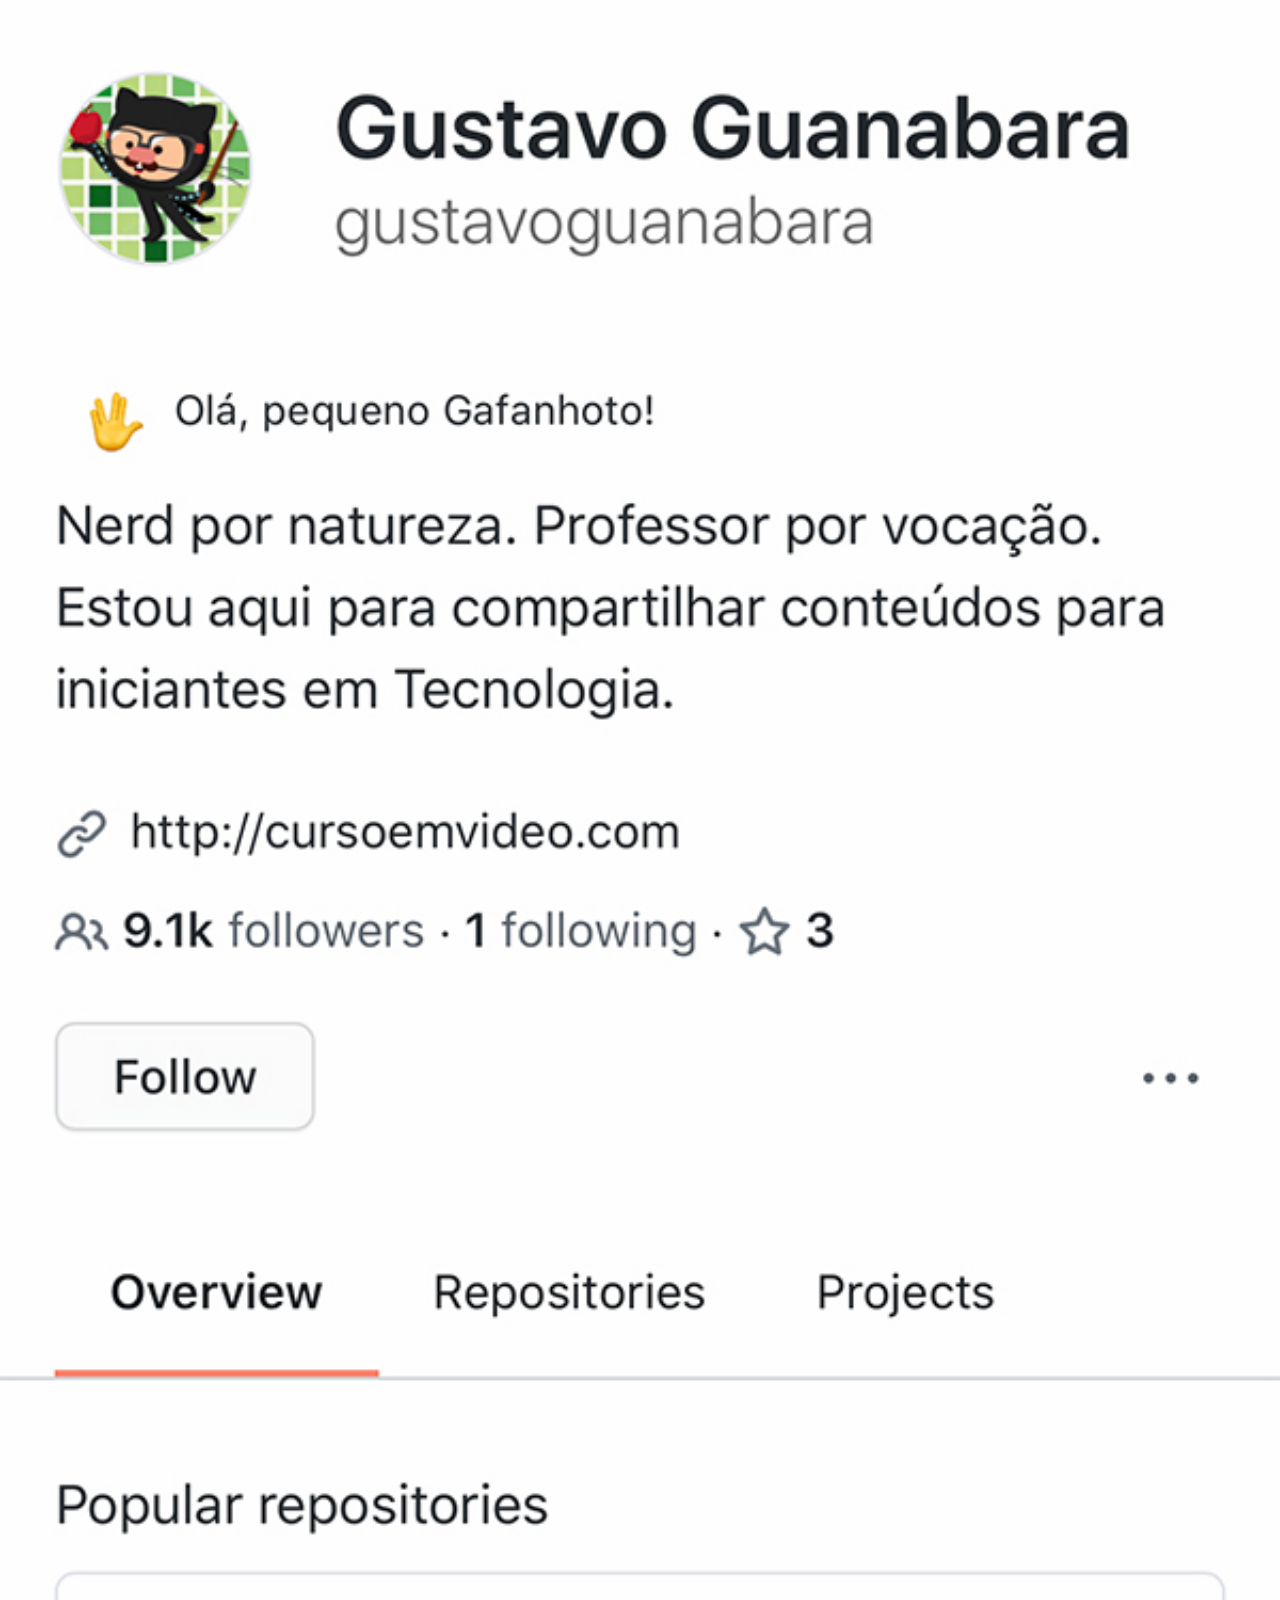
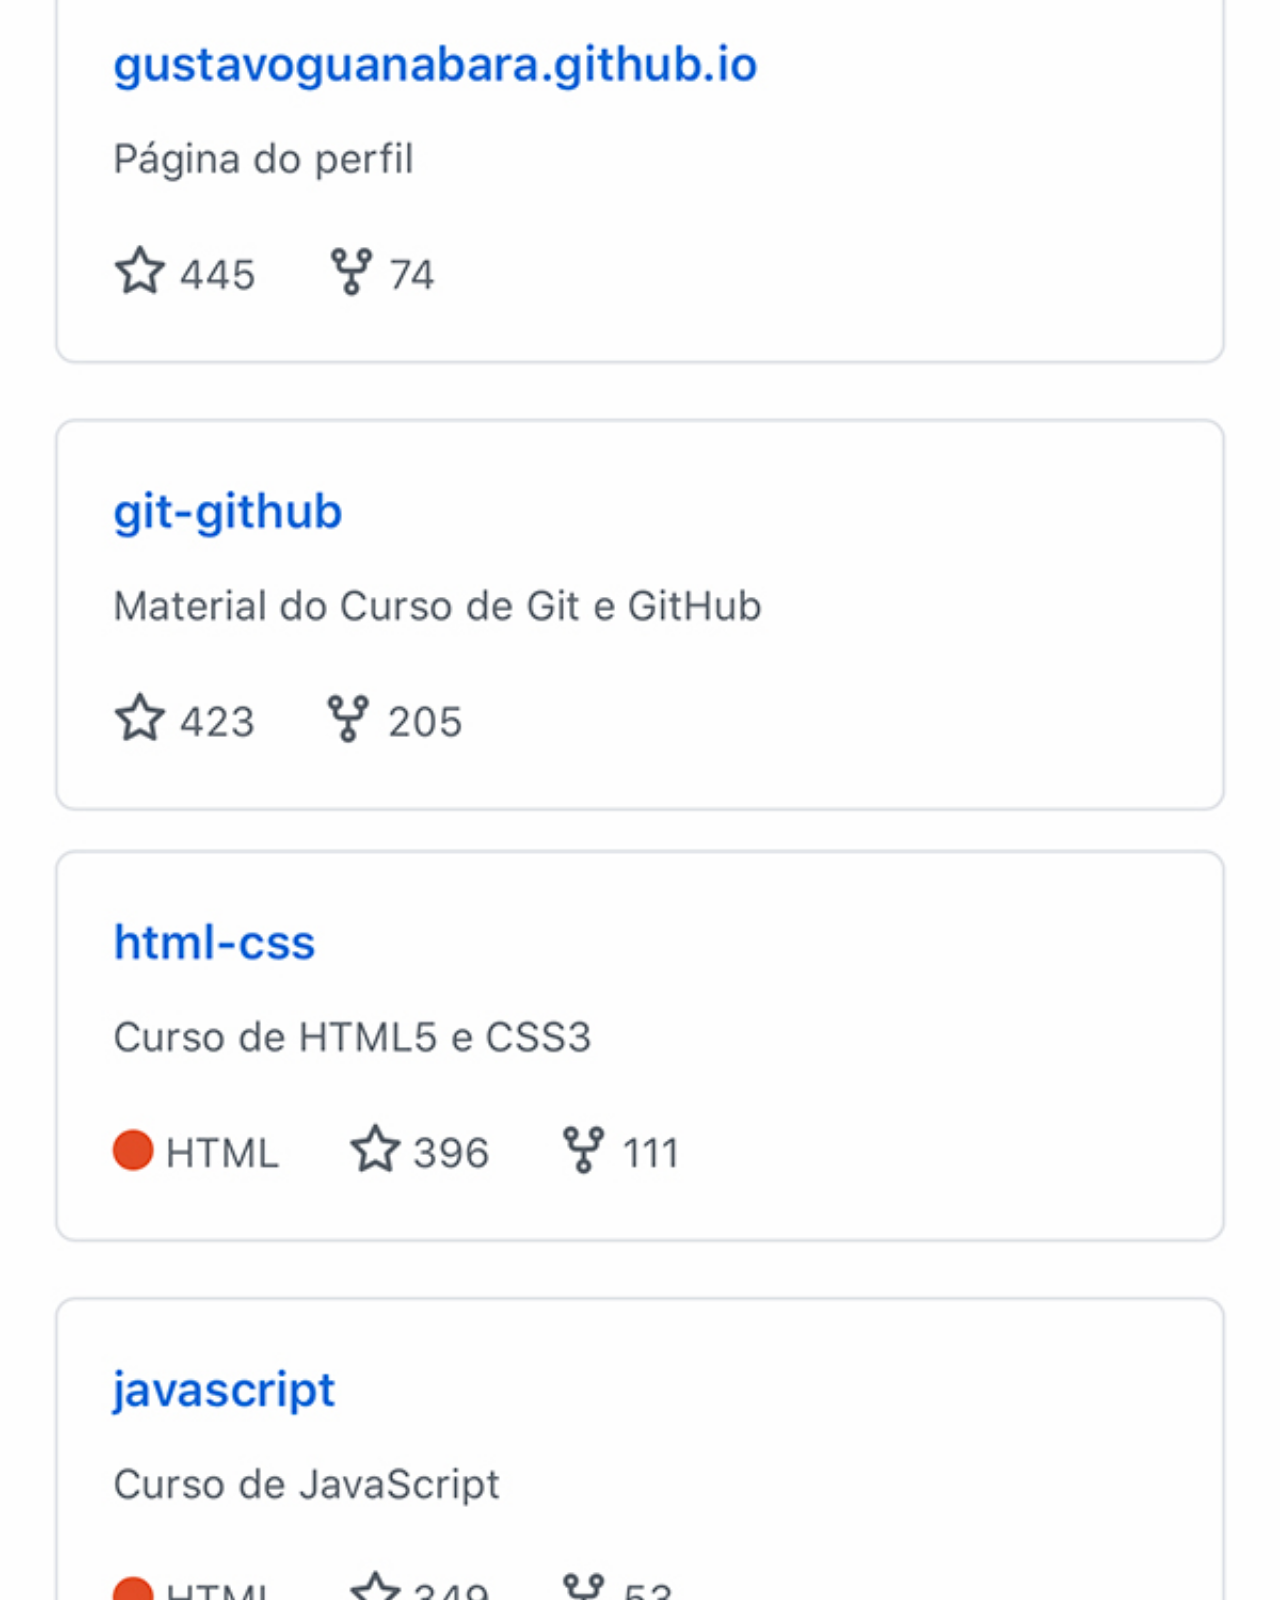
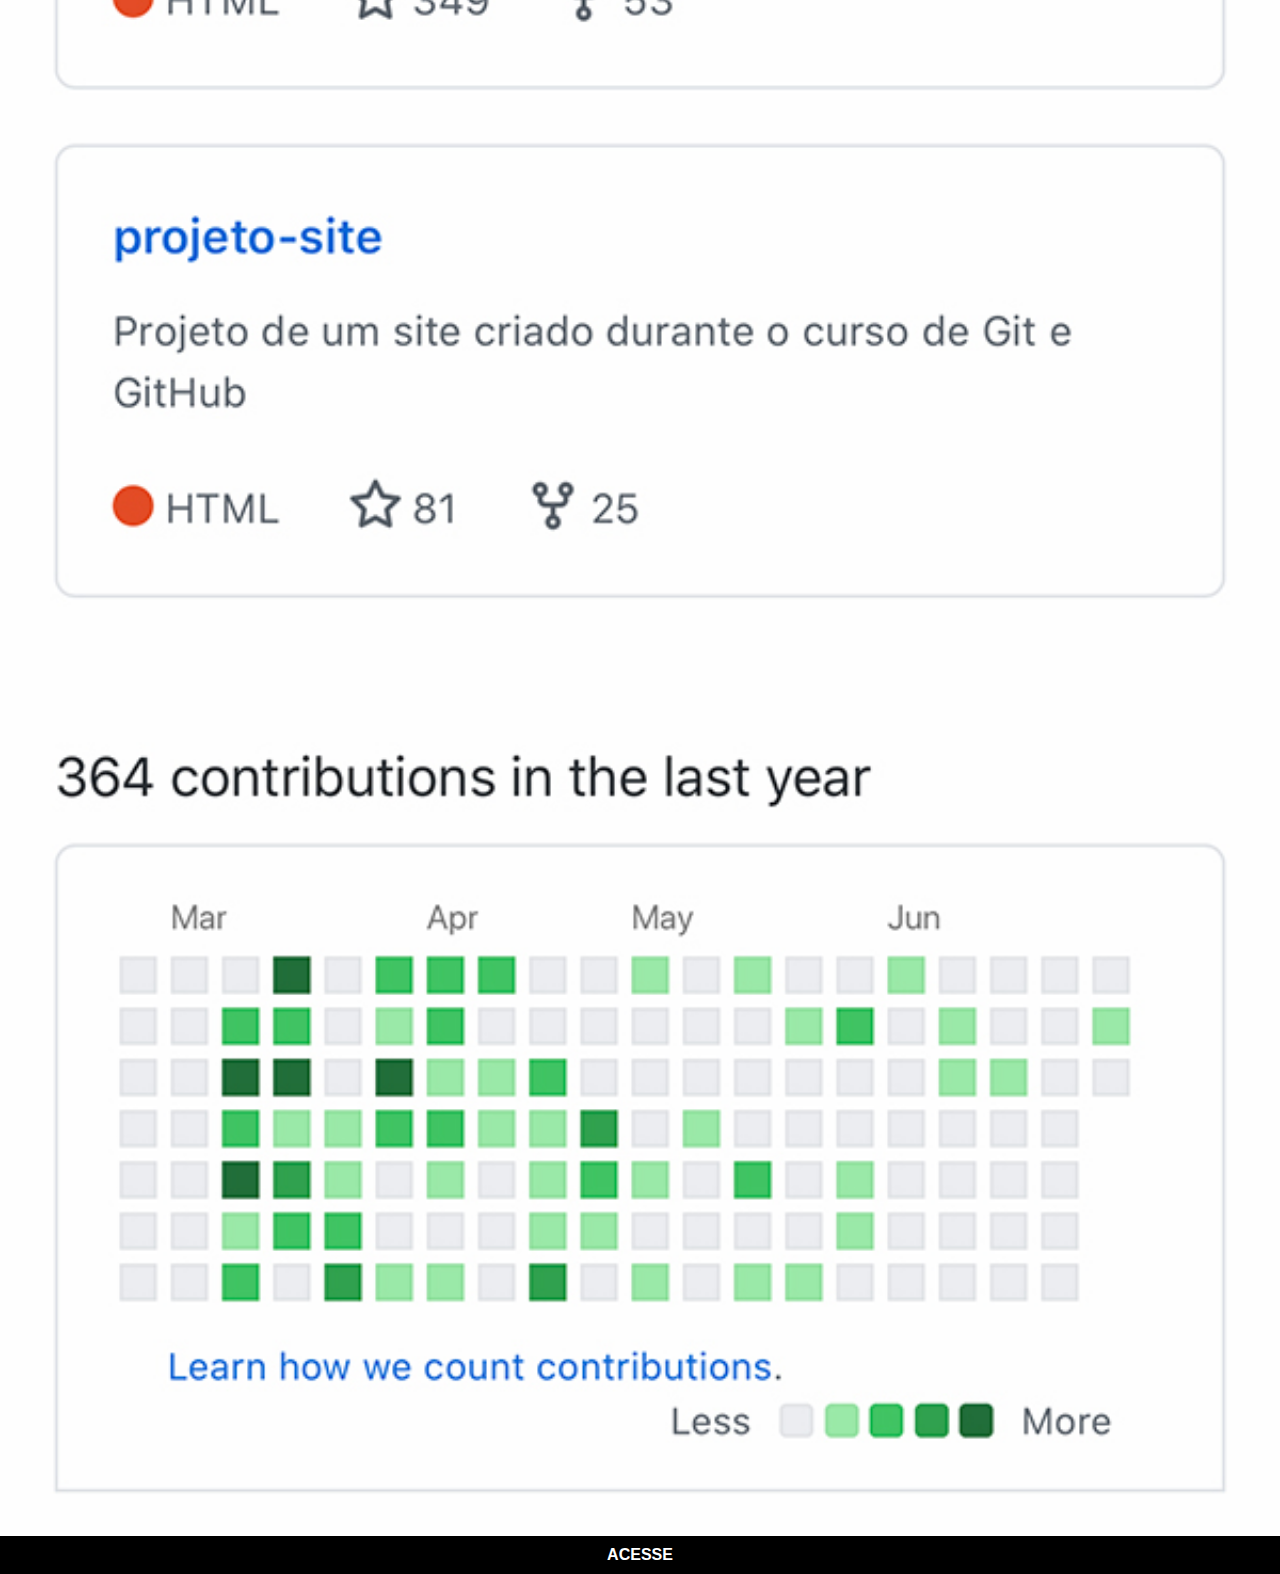
==== github.html @ babaf229 "replicando o projeto de redes-sociais do Gustavo Guanabara" ====
<!DOCTYPE html>
<html lang="pt-BR">
<head>
    <meta charset="UTF-8">
    <meta name="viewport" content="width=device-width, initial-scale=1.0">
    <title>Github</title>
    <link rel="stylesheet" href="social.css/github.css">
</head>
<body>
    <img src="imagens/tela-github.jpg" alt="tela-github">
    <a href="https://github.com/gustavoguanabara" link="external" target="_blank">ACESSE</a>
</body>
</html>
---- social.css/github.css ----
@charset "UTF-8";

*{
    padding: 0px;
    margin: 0px;
    font-family: Arial, Helvetica, sans-serif;
}

::-webkit-scrollbar{
    width: 0px;
    height: 0px;
}
img{
    width: 100vw;
}
a{
    display: block;
    background-color: black;
    color: white;
    padding: 10px;
    text-align: center;
    font-weight: bold;
    text-decoration: none;
}
a:hover{
    background-color: #323232;
    transition-duration: .5s;
}
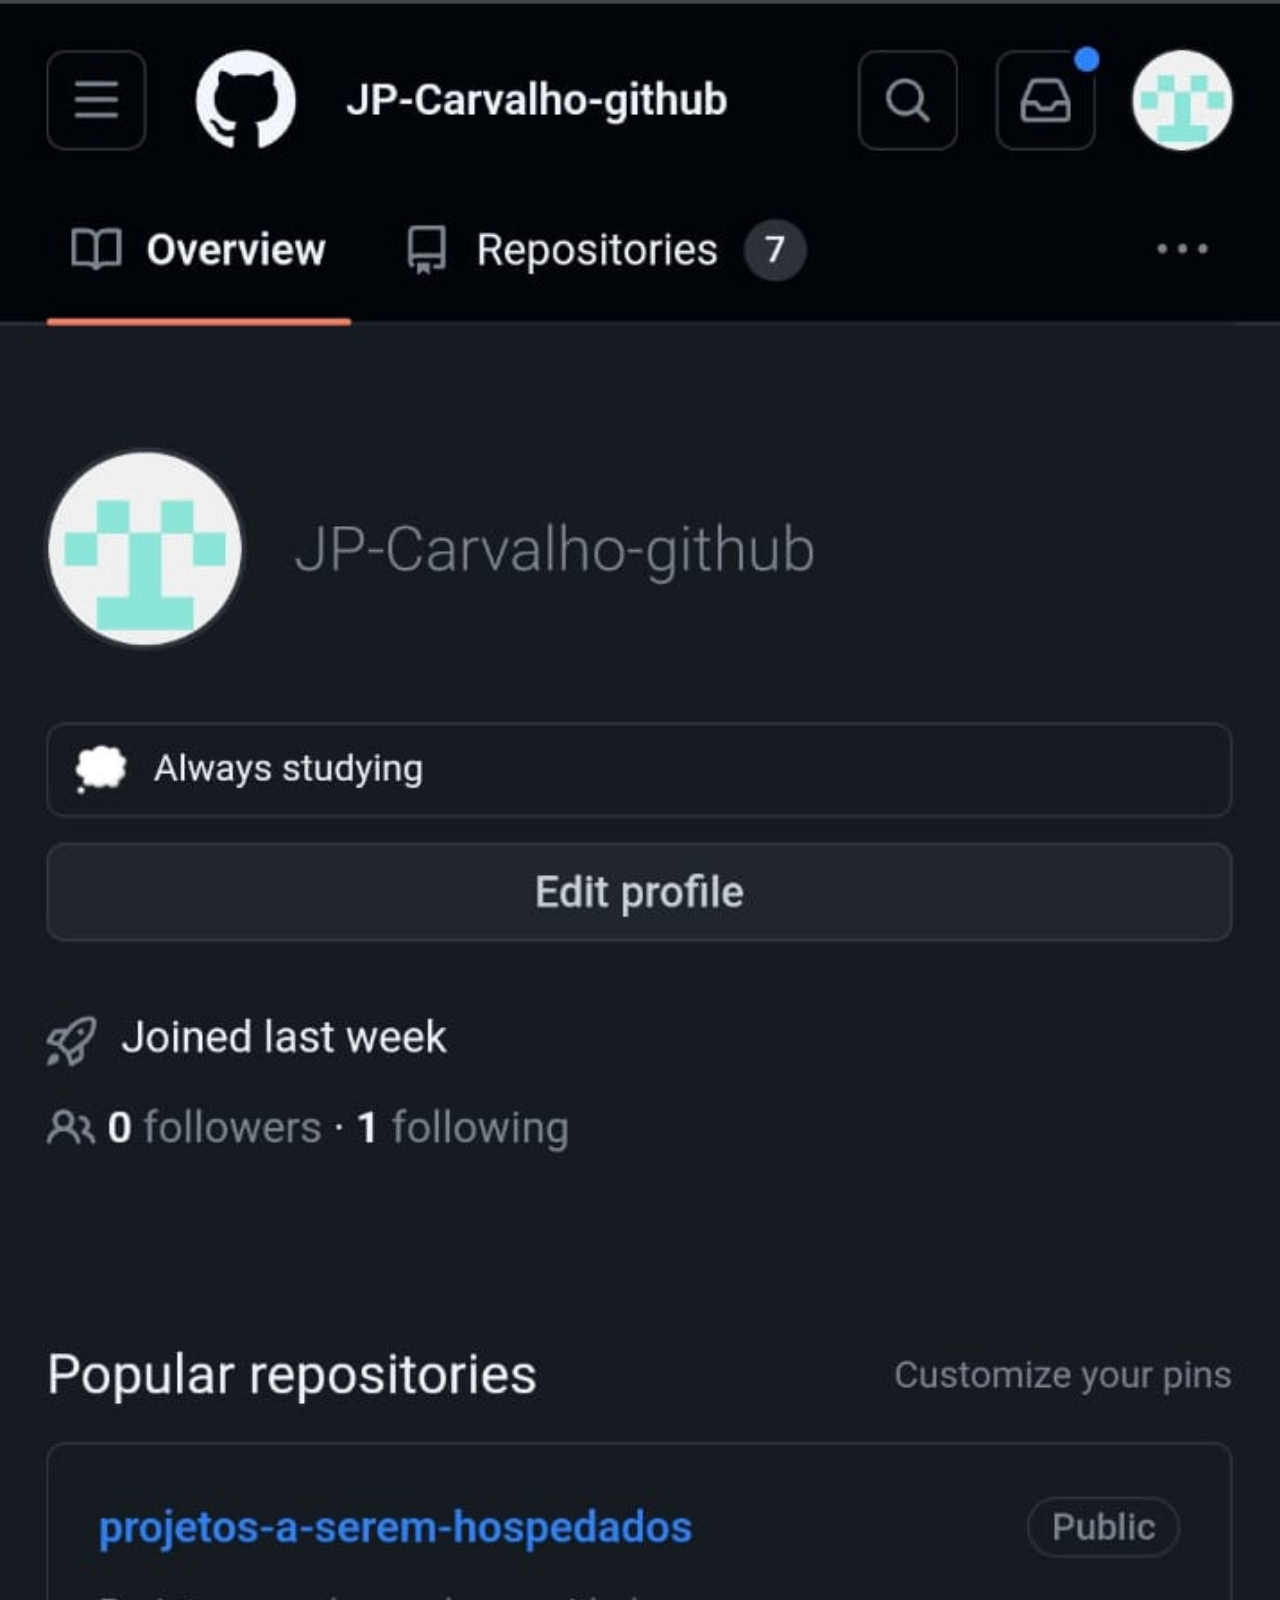
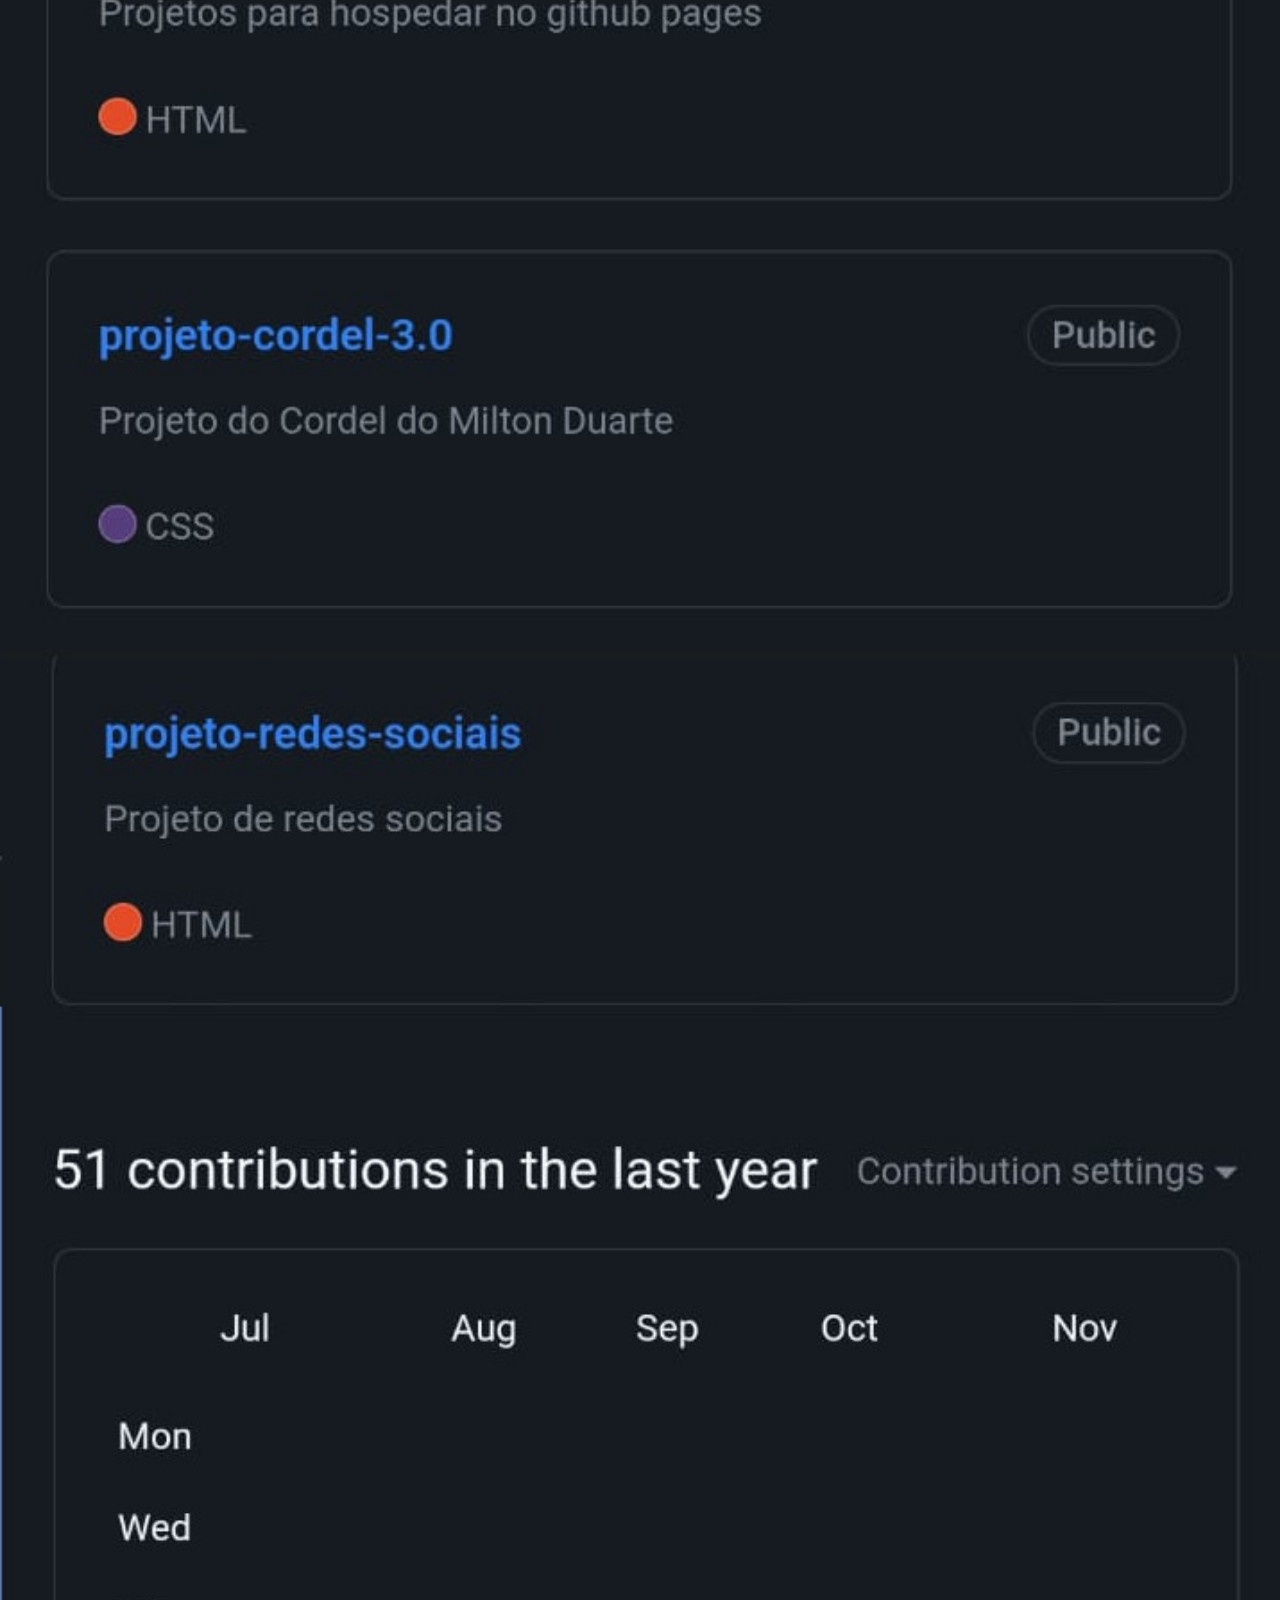
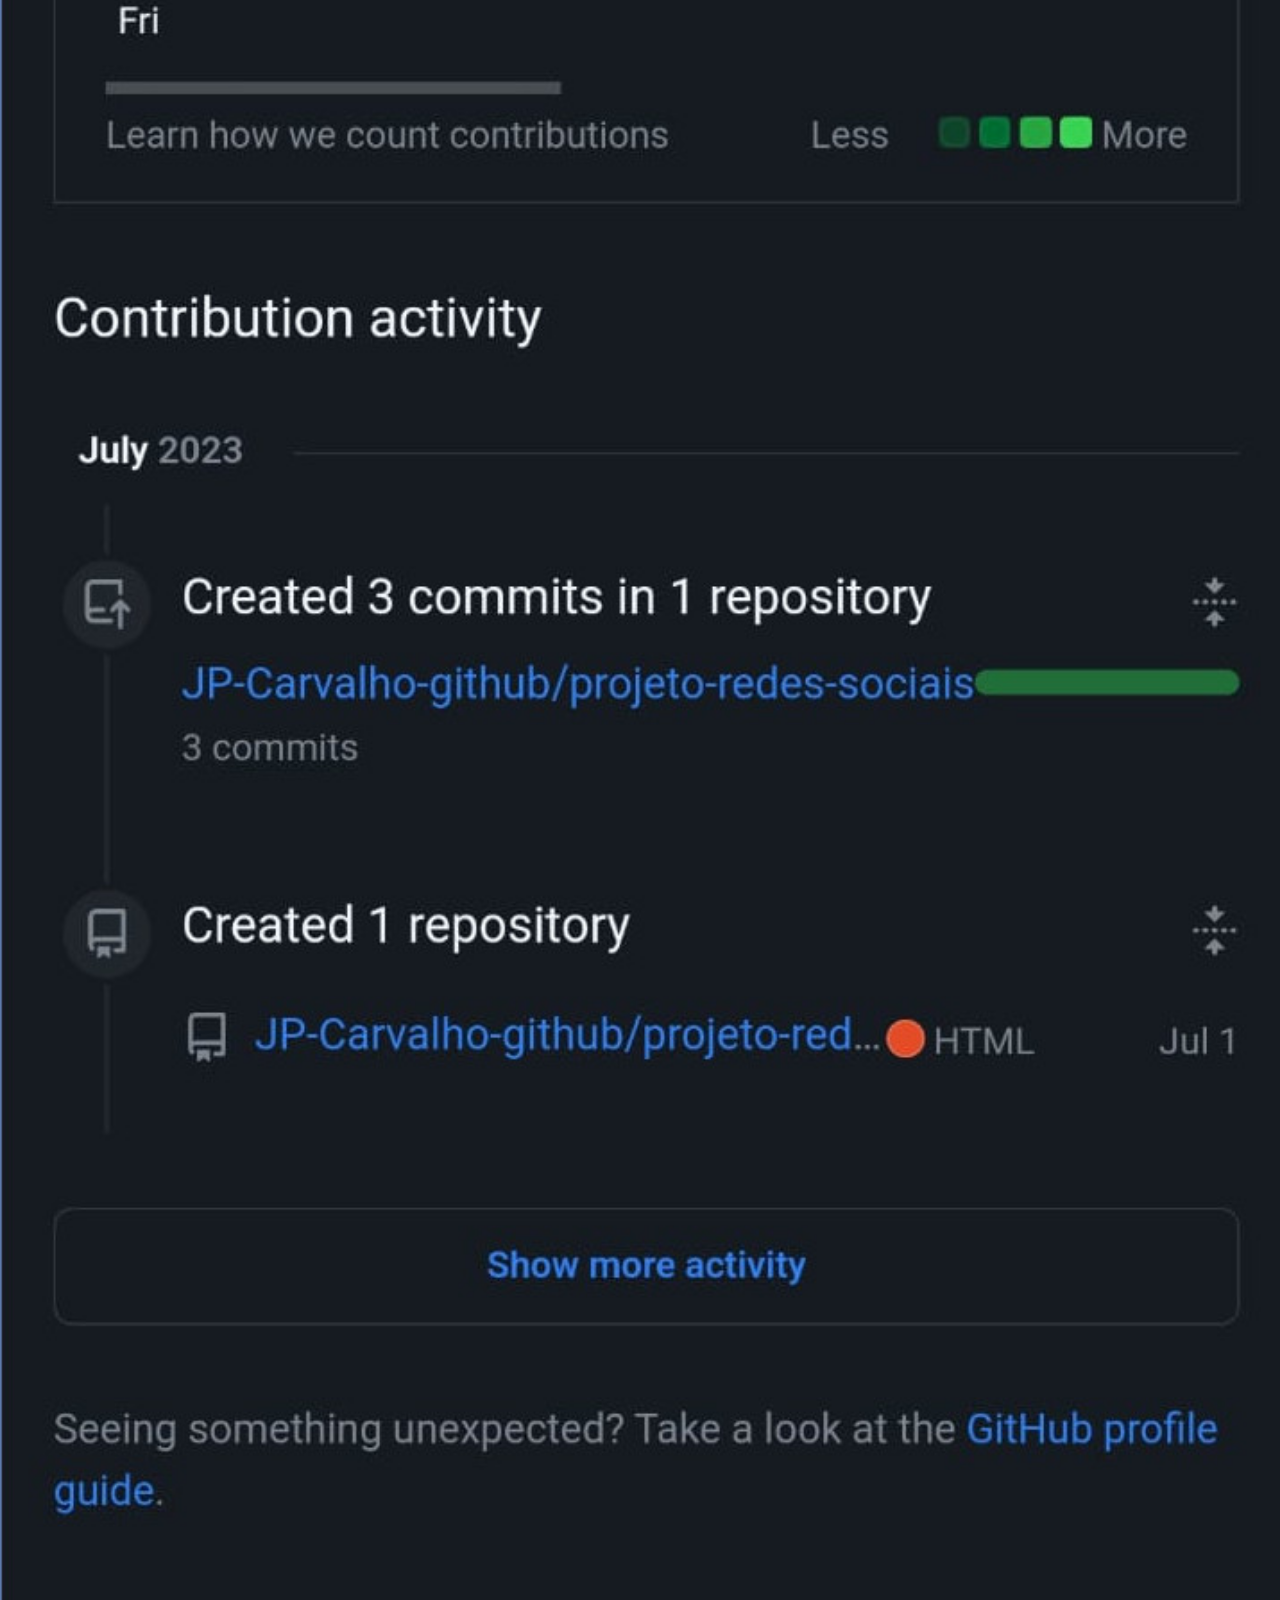
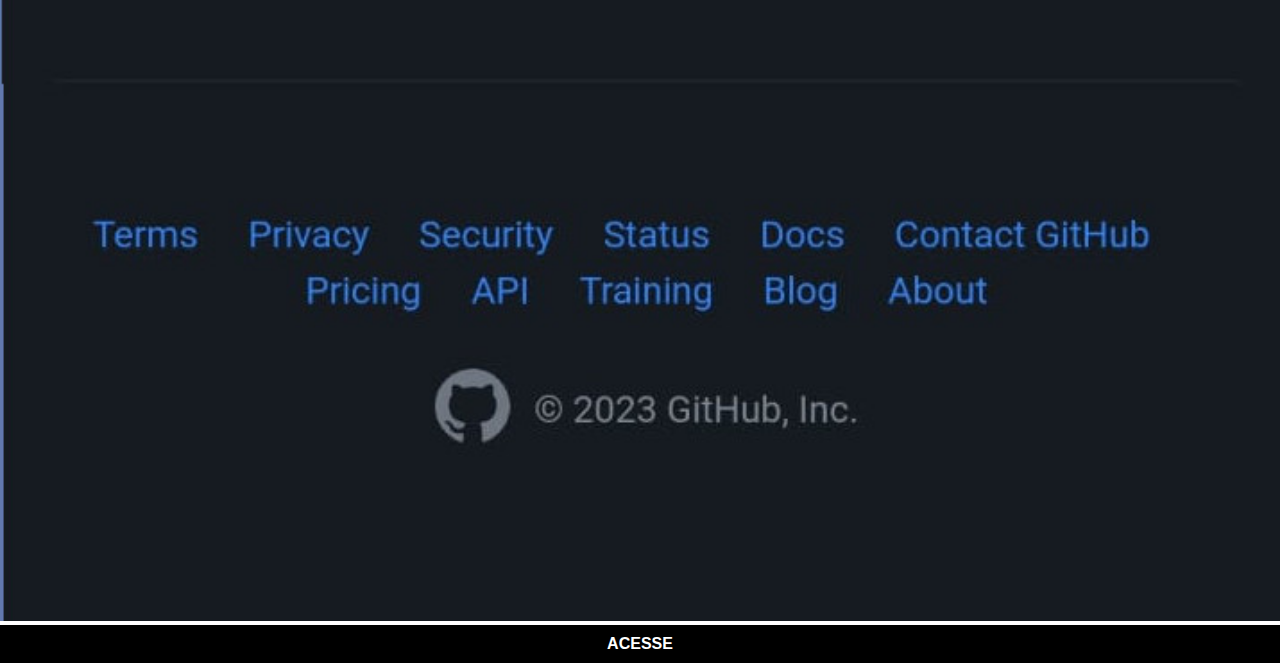
==== commit 53e1976e: "att do projeto, mas com o meu github no lugar do github do Guanabara" ====
--- a/github.html
+++ b/github.html
@@ -7,7 +7,7 @@
     <link rel="stylesheet" href="social.css/github.css">
 </head>
 <body>
-    <img src="imagens/tela-github.jpg" alt="tela-github">
-    <a href="https://github.com/gustavoguanabara" link="external" target="_blank">ACESSE</a>
+    <img src="imagens/print-meu-github-final.jpg" alt="tela-github">
+    <a href="https://github.com/JP-Carvalho-github" link="external" target="_blank">ACESSE</a>
 </body>
 </html>